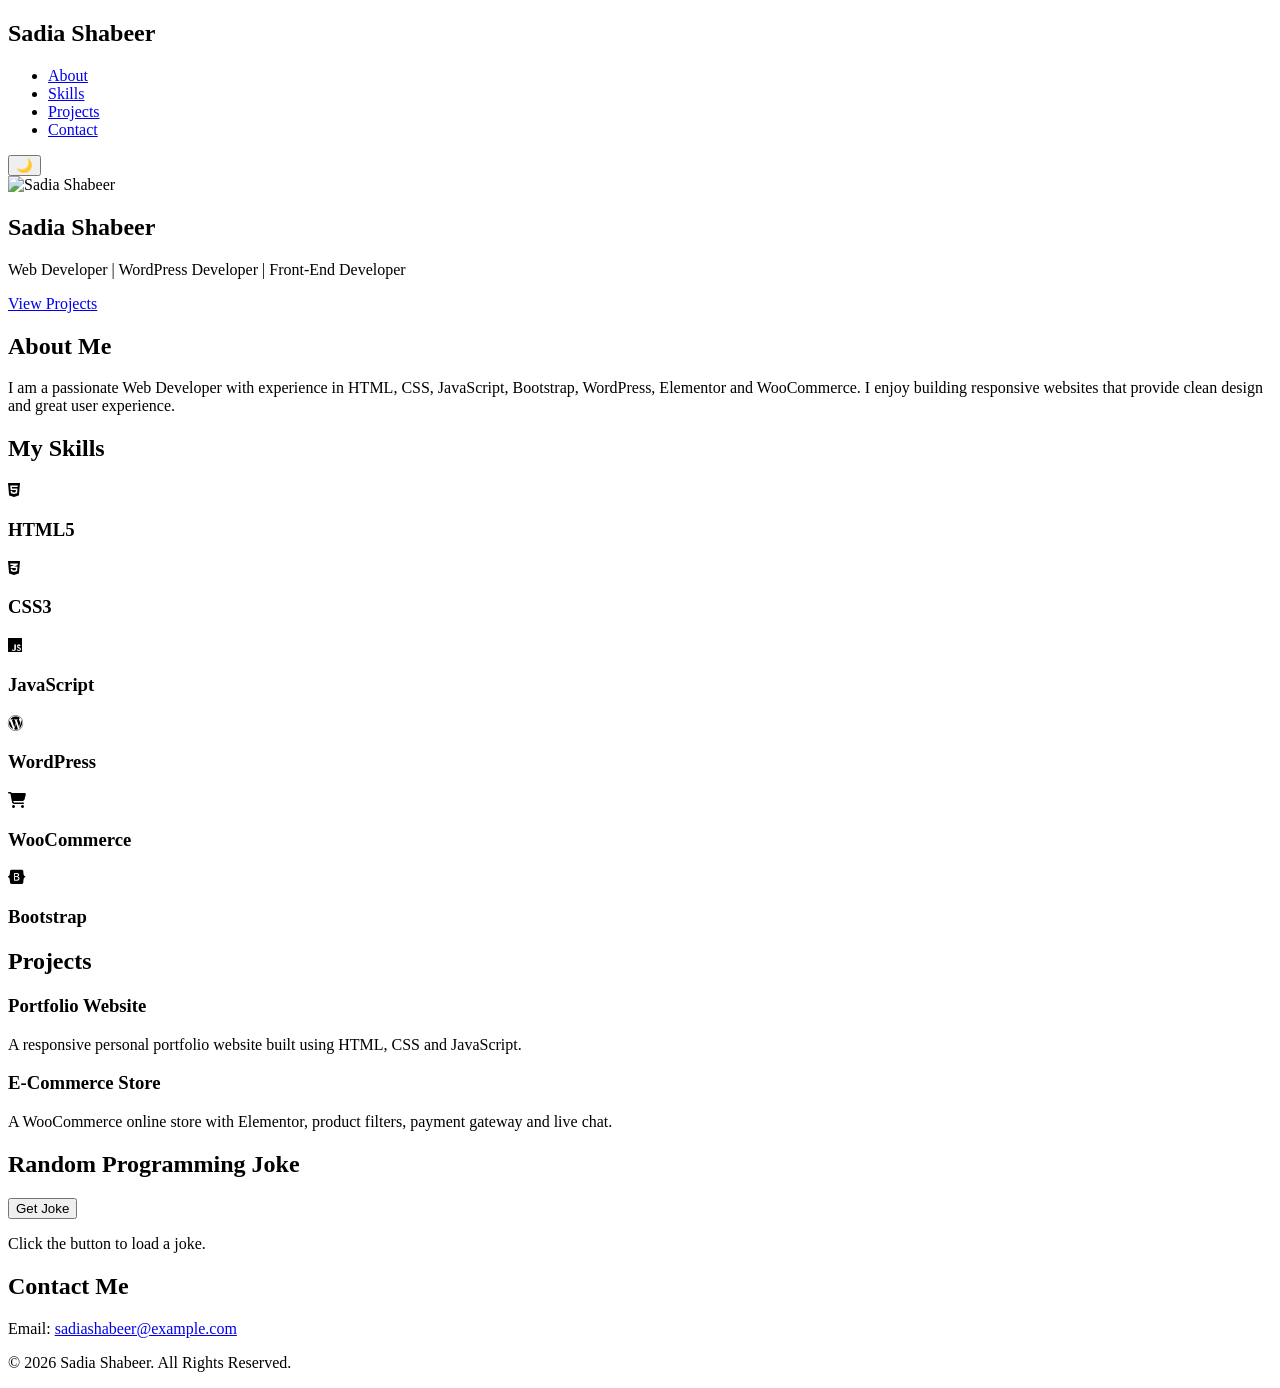
==== index.html @ 673998cc "Create index.html" ====
<!DOCTYPE html>
<html lang="en">

<head>
    <meta charset="UTF-8">
    <meta name="viewport" content="width=device-width, initial-scale=1.0">
    <title>Sadia Shabeer | Portfolio</title>

    <link rel="stylesheet" href="styles.css">

    <!-- Font Awesome -->
    <link rel="stylesheet"
        href="https://cdnjs.cloudflare.com/ajax/libs/font-awesome/6.7.2/css/all.min.css">
</head>

<body>

    <!-- Header -->
    <header>

        <!-- Navigation -->
        <nav>

            <h2 class="logo">Sadia Shabeer</h2>

            <ul>
                <li><a href="#about">About</a></li>
                <li><a href="#skills">Skills</a></li>
                <li><a href="#projects">Projects</a></li>
                <li><a href="#contact">Contact</a></li>
            </ul>

            <button id="darkModeBtn">🌙</button>

        </nav>

        <!-- Hero -->

        <section class="hero">

            <img src="pics/image.jepg" alt="Sadia Shabeer">

            <h1>Sadia Shabeer</h1>

            <p>
                Web Developer | WordPress Developer | Front-End Developer
            </p>

            <a href="#projects" class="btn">
                View Projects
            </a>

        </section>

    </header>

    <!-- Main -->

    <main>

        <!-- About -->

        <section id="about">

            <h2>About Me</h2>

            <p>
                I am a passionate Web Developer with experience in HTML,
                CSS, JavaScript, Bootstrap, WordPress, Elementor and
                WooCommerce. I enjoy building responsive websites that
                provide clean design and great user experience.
            </p>

        </section>

        <!-- Skills -->

        <section id="skills">

            <h2>My Skills</h2>

            <div class="skills-container">

                <div class="skill-card">
                    <i class="fa-brands fa-html5"></i>
                    <h3>HTML5</h3>
                </div>

                <div class="skill-card">
                    <i class="fa-brands fa-css3-alt"></i>
                    <h3>CSS3</h3>
                </div>

                <div class="skill-card">
                    <i class="fa-brands fa-js"></i>
                    <h3>JavaScript</h3>
                </div>

                <div class="skill-card">
                    <i class="fa-brands fa-wordpress"></i>
                    <h3>WordPress</h3>
                </div>

                <div class="skill-card">
                    <i class="fa-solid fa-cart-shopping"></i>
                    <h3>WooCommerce</h3>
                </div>

                <div class="skill-card">
                    <i class="fa-brands fa-bootstrap"></i>
                    <h3>Bootstrap</h3>
                </div>

            </div>

        </section>

        <!-- Projects -->

        <section id="projects">

            <h2>Projects</h2>

            <div class="project-container">

                <div class="project-card">

                    <h3>Portfolio Website</h3>

                    <p>
                        A responsive personal portfolio website built using
                        HTML, CSS and JavaScript.
                    </p>

                </div>

                <div class="project-card">

                    <h3>E-Commerce Store</h3>

                    <p>
                        A WooCommerce online store with Elementor,
                        product filters, payment gateway and live chat.
                    </p>

                </div>

            </div>

        </section>

        <!-- API Section -->

        <section id="api">

            <h2>Random Programming Joke</h2>

            <button id="jokeBtn" class="btn">
                Get Joke
            </button>

            <p id="joke">
                Click the button to load a joke.
            </p>

        </section>

    </main>

    <!-- Footer -->

    <footer id="contact">

        <h2>Contact Me</h2>

        <p>Email:
            <a href="mailto:sadiashabeer@example.com">
                sadiashabeer@example.com
            </a>
        </p>

        <p>
            &copy; 2026 Sadia Shabeer. All Rights Reserved.
        </p>

    </footer>

    <script src="script.js"></script>

</body>

          </html>
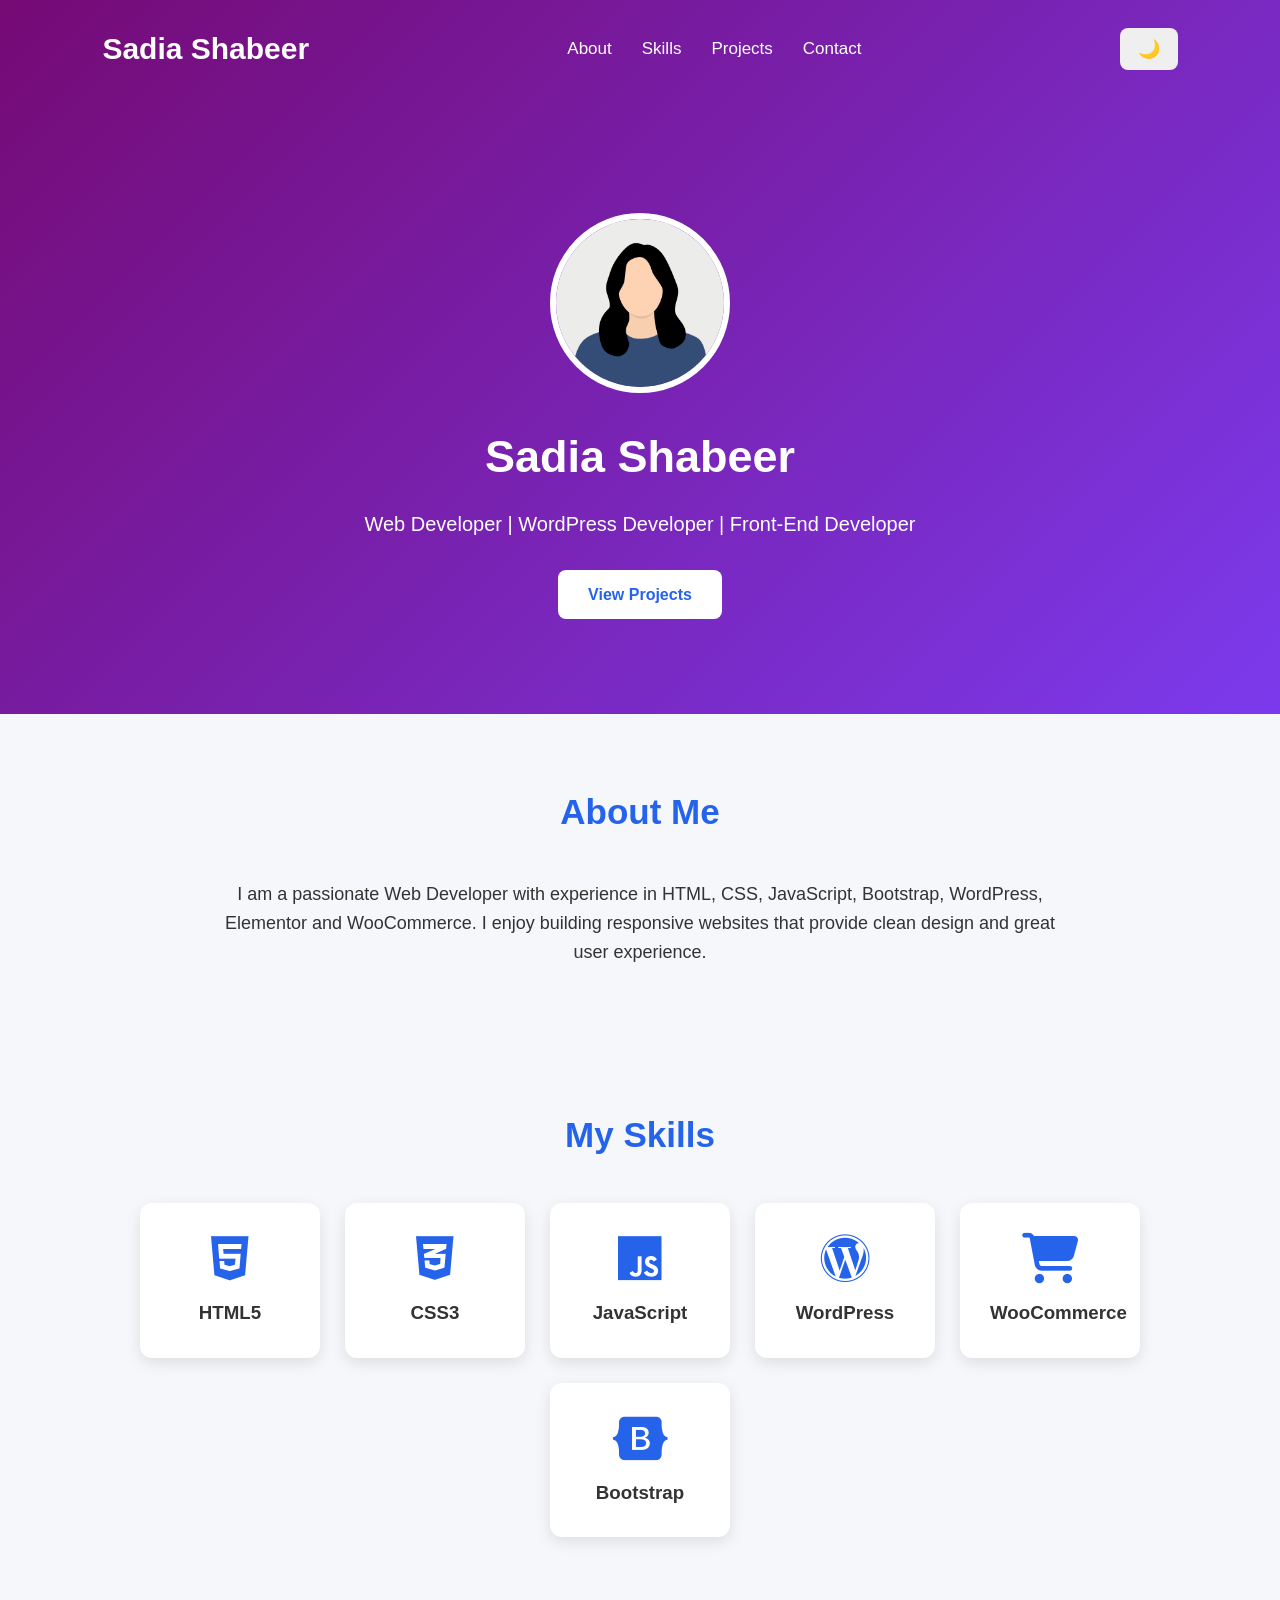
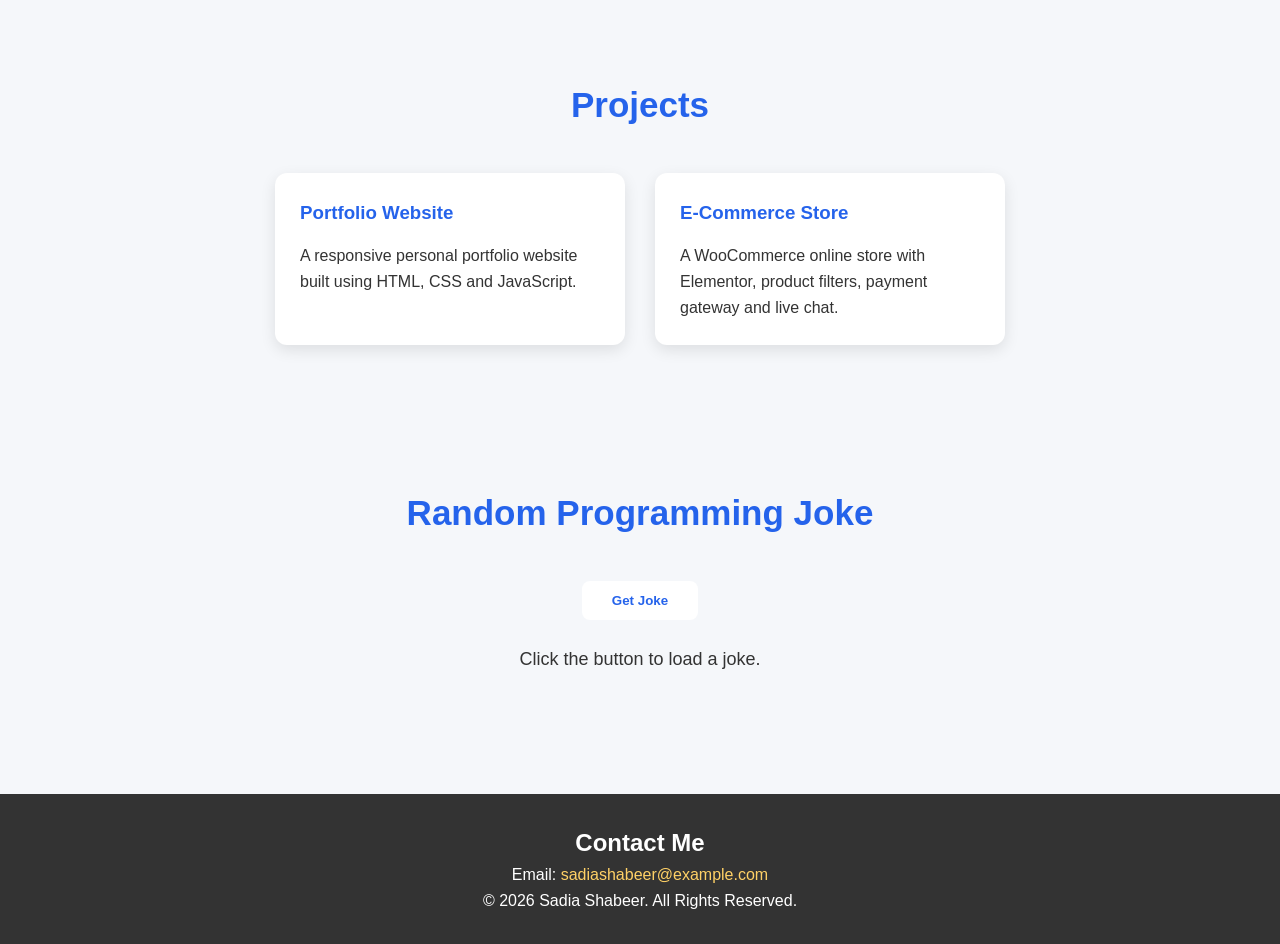
==== commit d6dd4fb8: "Add initial HTML structure for portfolio website" ====
--- a/index.html
+++ b/index.html
@@ -38,7 +38,7 @@
 
         <section class="hero">
 
-            <img src="pics/image.jepg" alt="Sadia Shabeer">
+            <img src="image.png" alt="Sadia Shabeer">
 
             <h1>Sadia Shabeer</h1>
 
@@ -189,4 +189,4 @@
 
 </body>
 
-          </html>
+  </html>
--- a/styles.css
+++ b/styles.css
@@ -0,0 +1,289 @@
+/* ========================= CSS RESET ========================= */
+
+* {
+  margin: 0;
+  padding: 0;
+  box-sizing: border-box;
+}
+
+html {
+  scroll-behavior: smooth;
+}
+
+body {
+  font-family: Arial, Helvetica, sans-serif;
+  background: #f5f7fa;
+  color: #333;
+  line-height: 1.6;
+}
+
+/* ========================= HEADER ========================= */
+
+header {
+  background: linear-gradient(135deg, #750a74, #7c3aed);
+  color: #fff;
+  padding: 25px 8%;
+}
+
+/* ========================= NAVBAR ========================= */
+
+nav {
+  display: flex;
+  justify-content: space-between;
+  align-items: center;
+  margin-bottom: 70px;
+}
+
+.logo {
+  font-size: 30px;
+  font-weight: bold;
+}
+
+nav ul {
+  display: flex;
+  list-style: none;
+  gap: 30px;
+}
+
+nav ul li a {
+  color: white;
+  text-decoration: none;
+  font-size: 17px;
+  transition: 0.3s;
+}
+
+nav ul li a:hover {
+  color: #ffd166;
+}
+
+#darkModeBtn {
+  padding: 10px 18px;
+  border: none;
+  border-radius: 8px;
+  cursor: pointer;
+  font-size: 18px;
+}
+
+/* ========================= HERO ========================= */
+
+.hero {
+  text-align: center;
+  max-width: 800px;
+  margin: auto;
+}
+
+.hero img {
+  width: 180px;
+  height: 180px;
+  object-fit: cover;
+  border-radius: 50%;
+  border: 6px solid white;
+  margin-bottom: 20px;
+}
+
+.hero h1 {
+  font-size: 45px;
+  margin-bottom: 15px;
+}
+
+.hero p {
+  font-size: 20px;
+  margin-bottom: 30px;
+}
+
+.btn {
+  display: inline-block;
+  padding: 12px 30px;
+  background: white;
+  color: #2563eb;
+  text-decoration: none;
+  border-radius: 8px;
+  font-weight: bold;
+  transition: 0.3s;
+  border: none;
+  cursor: pointer;
+}
+
+.btn:hover {
+  background: #ffd166;
+  transform: scale(1.05);
+}
+
+/* ========================= MAIN ========================= */
+
+main {
+  width: 90%;
+  max-width: 1200px;
+  margin: auto;
+}
+
+section {
+  padding: 70px 0;
+}
+
+section h2 {
+  text-align: center;
+  margin-bottom: 40px;
+  font-size: 35px;
+  color: #2563eb;
+}
+
+/* ========================= ABOUT ========================= */
+
+#about p {
+  max-width: 850px;
+  margin: auto;
+  text-align: center;
+  font-size: 18px;
+}
+
+/* ========================= SKILLS ========================= */
+
+.skills-container {
+  display: flex;
+  justify-content: center;
+  flex-wrap: wrap;
+  gap: 25px;
+}
+
+.skill-card {
+  background: white;
+  width: 180px;
+  padding: 30px;
+  border-radius: 12px;
+  text-align: center;
+  box-shadow: 0 5px 15px rgba(0, 0, 0, 0.1);
+  transition: 0.4s;
+}
+
+.skill-card i {
+  font-size: 50px;
+  color: #2563eb;
+  margin-bottom: 15px;
+}
+
+.skill-card:hover {
+  transform: translateY(-10px);
+}
+
+/* ========================= PROJECTS ========================= */
+
+.project-container {
+  display: flex;
+  gap: 30px;
+  justify-content: center;
+  flex-wrap: wrap;
+}
+
+.project-card {
+  width: 350px;
+  background: white;
+  padding: 25px;
+  border-radius: 12px;
+  box-shadow: 0 5px 15px rgba(0, 0, 0, 0.1);
+  transition: 0.4s;
+}
+
+.project-card h3 {
+  color: #2563eb;
+  margin-bottom: 15px;
+}
+
+.project-card:hover {
+  transform: translateY(-10px);
+}
+
+/* ========================= API ========================= */
+
+#api {
+  text-align: center;
+}
+
+#joke {
+  margin-top: 25px;
+  font-size: 18px;
+  font-weight: 500;
+}
+
+/* ========================= FOOTER ========================= */
+
+footer {
+  background: #333;
+  color: white;
+  text-align: center;
+  padding: 30px;
+  margin-top: 50px;
+}
+
+footer a {
+  color: #ffd166;
+  text-decoration: none;
+}
+
+/* ========================= DARK MODE ========================= */
+
+body.dark-mode {
+  background: #121212;
+  color: white;
+}
+
+body.dark-mode section h2 {
+  color: #ffd166;
+}
+
+body.dark-mode .skill-card,
+body.dark-mode .project-card {
+  background: #1f1f1f;
+  color: white;
+}
+
+body.dark-mode footer {
+  background: #000;
+}
+
+body.dark-mode .btn {
+  background: #ffd166;
+  color: #111;
+}
+
+/* ========================= RESPONSIVE ========================= */
+
+@media (max-width: 768px) {
+  nav {
+    flex-direction: column;
+    gap: 20px;
+  }
+
+  nav ul {
+    flex-direction: column;
+    text-align: center;
+    gap: 15px;
+  }
+
+  .skills-container {
+    flex-direction: column;
+    align-items: center;
+  }
+
+  .project-container {
+    flex-direction: column;
+    align-items: center;
+  }
+
+  .project-card {
+    width: 100%;
+  }
+
+  .hero h1 {
+    font-size: 35px;
+  }
+
+  .hero p {
+    font-size: 18px;
+  }
+
+  .hero img {
+    width: 150px;
+    height: 150px;
+  }
+  }
